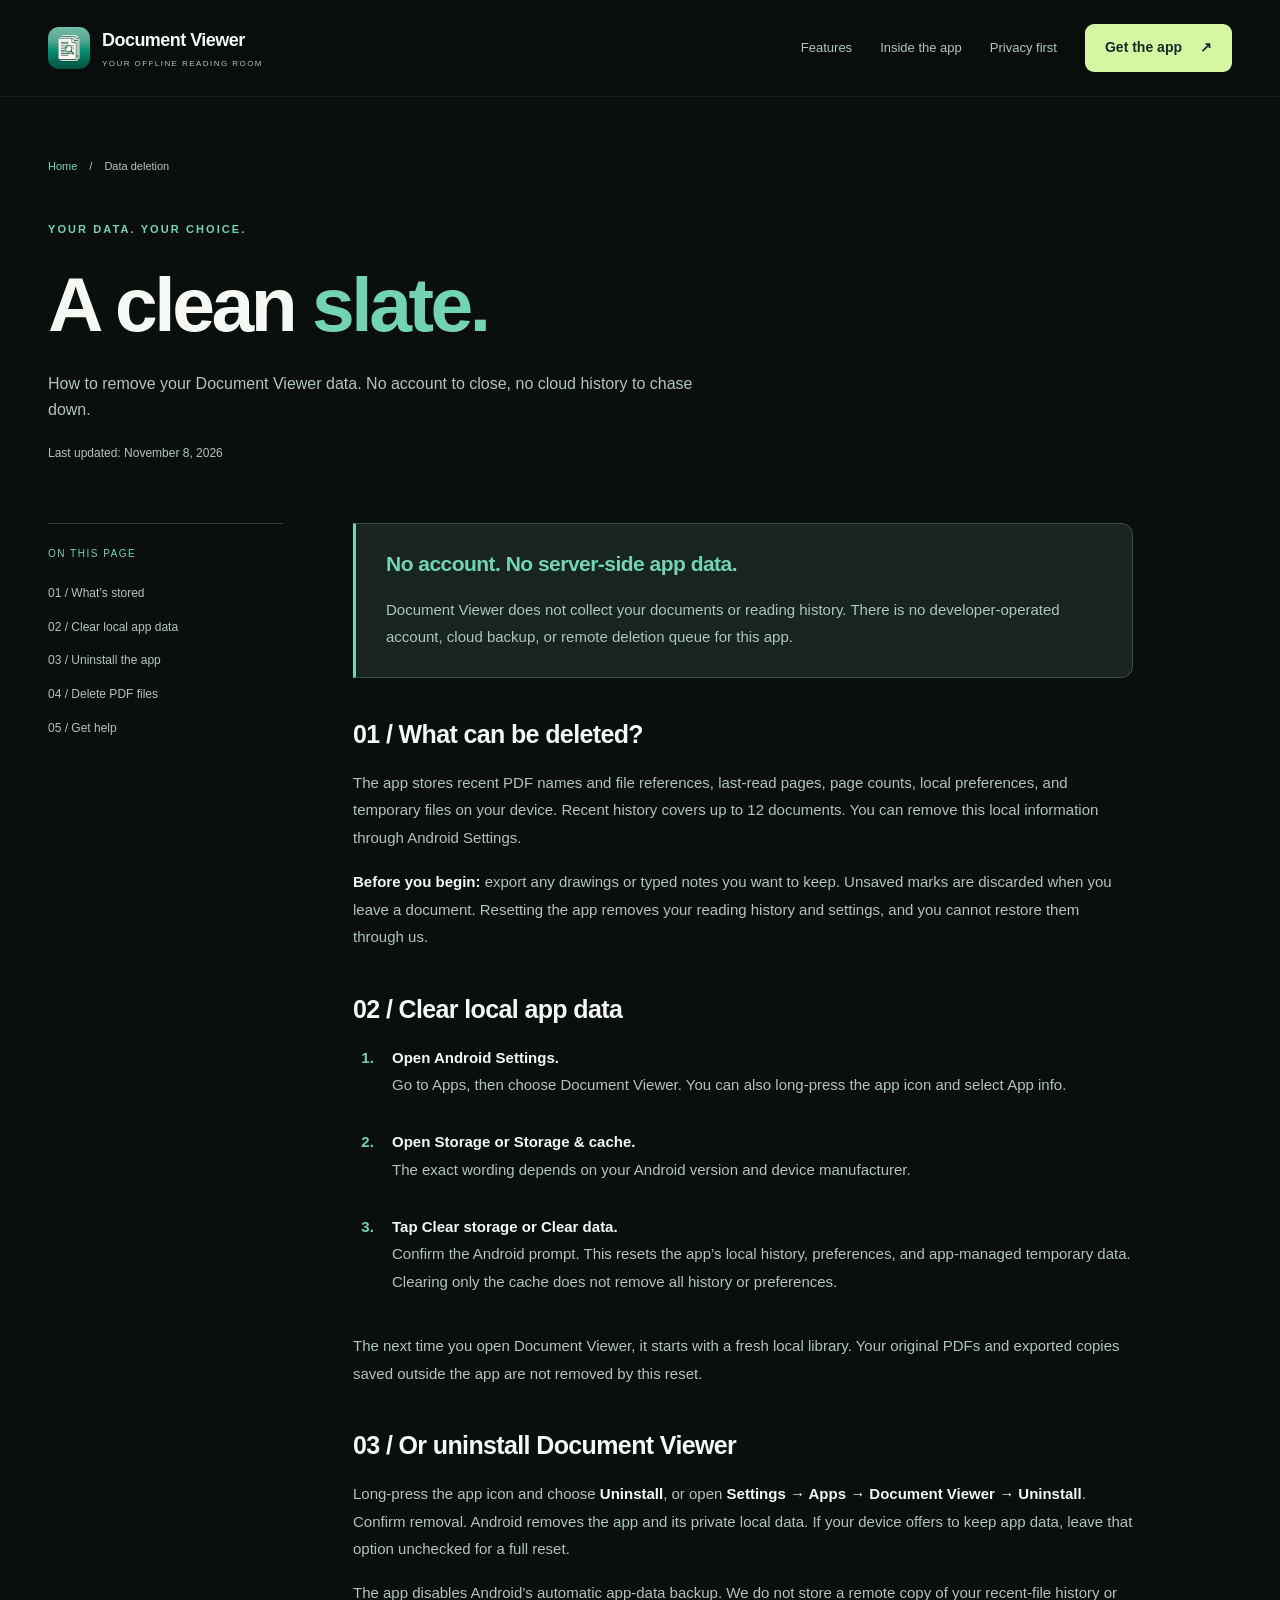
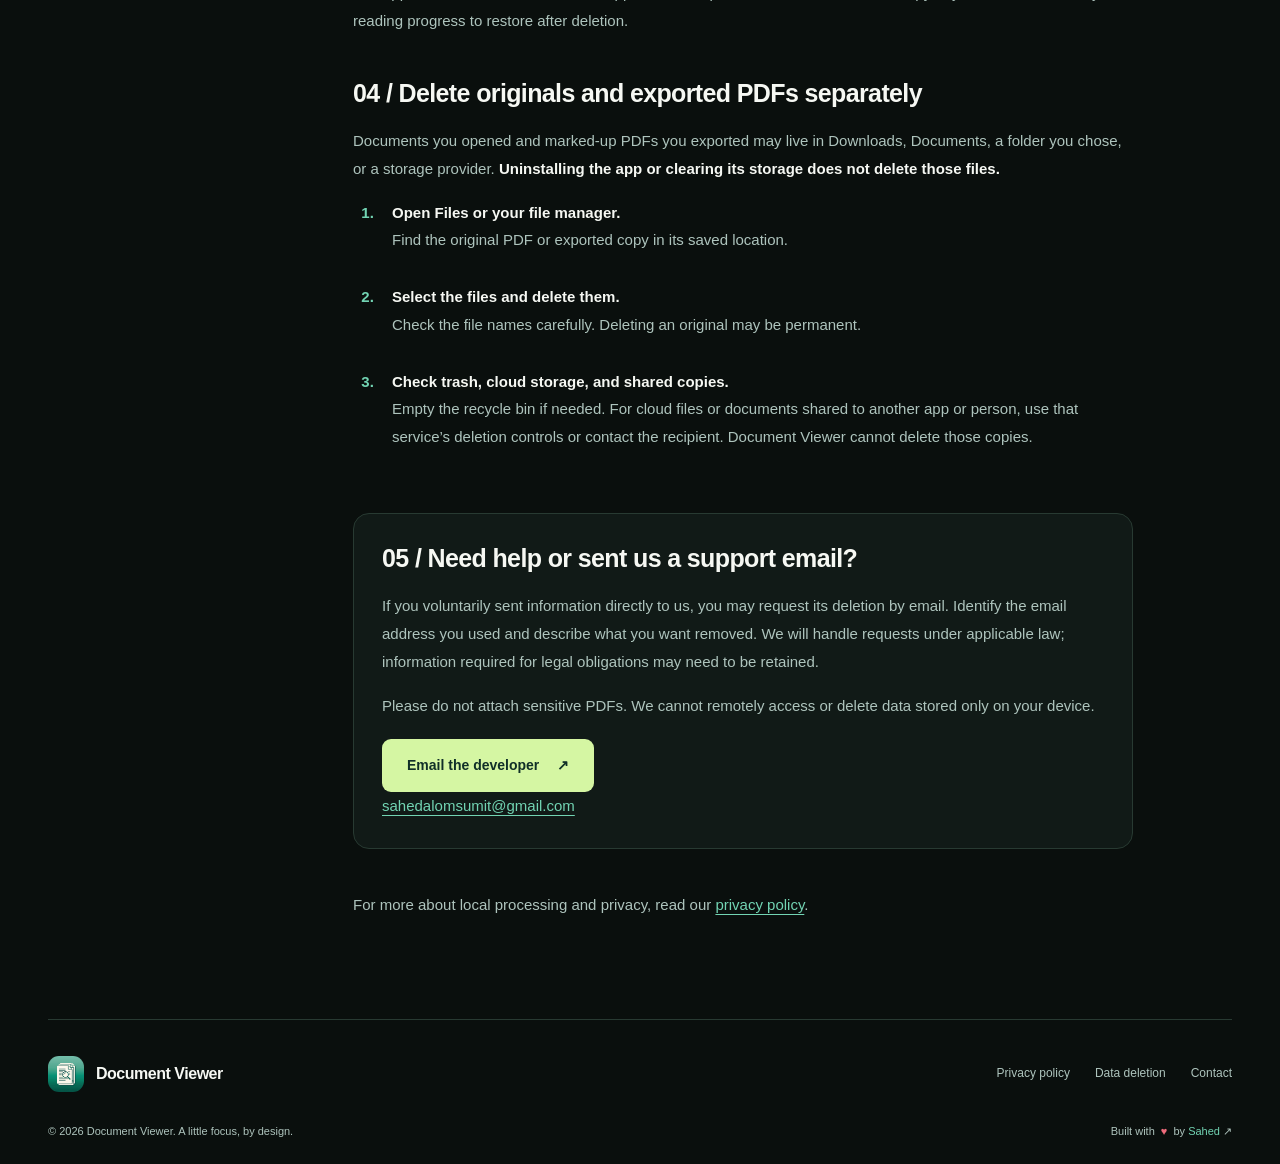
==== data-deletion.html @ d1f19ce5 "Add initial website files for Document Viewer including index, privacy policy, and sitemap - Created" ====
<!doctype html>
<html lang="en">
<head>
  <meta charset="utf-8"><meta name="viewport" content="width=device-width, initial-scale=1">
  <title>Data Deletion — Document Viewer</title>
  <meta name="description" content="Delete Document Viewer’s local history and settings, remove exported PDFs, and learn why there is no account or cloud data to delete.">
  <meta name="theme-color" content="#0a0f0d">
  <link rel="canonical" href="https://document-viewer.sahedalomsumit.com/data-deletion.html">
  <link rel="icon" href="img/logo-document-viewer.jpg"><link rel="stylesheet" href="style.css"><script src="script.js" defer></script>
</head>
<body>
<a class="skip-link" href="#main">Skip to content</a>
<header class="site-header"><div class="shell header-inner"><a class="brand" href="index.html" aria-label="Document Viewer home"><img src="img/logo-document-viewer.jpg" alt="" width="42" height="42"><span>Document Viewer<small>YOUR OFFLINE READING ROOM</small></span></a><button class="nav-toggle" type="button" aria-expanded="false" aria-controls="site-nav" hidden>Menu <span aria-hidden="true">☰</span></button><nav id="site-nav" aria-label="Main navigation"><a href="index.html#features">Features</a><a href="index.html#screenshots">Inside the app</a><a href="index.html#privacy">Privacy first</a><a class="button button-small" href="https://play.google.com/store/apps/details?id=com.sahed.document_viewer">Get the app <span aria-hidden="true">↗</span></a></nav></div></header>
<main class="legal-main shell" id="main">
  <nav class="breadcrumb" aria-label="Breadcrumb"><a href="index.html">Home</a><span aria-hidden="true">/</span><span aria-current="page">Data deletion</span></nav>
  <header class="legal-header"><p class="eyebrow">YOUR DATA. YOUR CHOICE.</p><h1>A clean <span>slate.</span></h1><p>How to remove your Document Viewer data. No account to close, no cloud history to chase down.</p><p class="updated">Last updated: <time datetime="2026-11-08">November 8, 2026</time></p></header>
  <div class="legal-layout"><aside class="legal-toc" aria-label="On this page"><p>ON THIS PAGE</p><a href="#local-only">01 / What’s stored</a><a href="#clear-storage">02 / Clear local app data</a><a href="#uninstall">03 / Uninstall the app</a><a href="#documents">04 / Delete PDF files</a><a href="#support">05 / Get help</a></aside>
  <article class="legal-content">
    <section id="local-only"><div class="legal-callout"><h2>No account. No server-side app data.</h2><p>Document Viewer does not collect your documents or reading history. There is no developer-operated account, cloud backup, or remote deletion queue for this app.</p></div><h2>01 / What can be deleted?</h2><p>The app stores recent PDF names and file references, last-read pages, page counts, local preferences, and temporary files on your device. Recent history covers up to 12 documents. You can remove this local information through Android Settings.</p><p><strong>Before you begin:</strong> export any drawings or typed notes you want to keep. Unsaved marks are discarded when you leave a document. Resetting the app removes your reading history and settings, and you cannot restore them through us.</p></section>
    <section id="clear-storage"><h2>02 / Clear local app data</h2><ol class="deletion-steps"><li><strong>Open Android Settings.</strong>Go to Apps, then choose Document Viewer. You can also long-press the app icon and select App info.</li><li><strong>Open Storage or Storage &amp; cache.</strong>The exact wording depends on your Android version and device manufacturer.</li><li><strong>Tap Clear storage or Clear data.</strong>Confirm the Android prompt. This resets the app’s local history, preferences, and app-managed temporary data. Clearing only the cache does not remove all history or preferences.</li></ol><p>The next time you open Document Viewer, it starts with a fresh local library. Your original PDFs and exported copies saved outside the app are not removed by this reset.</p></section>
    <section id="uninstall"><h2>03 / Or uninstall Document Viewer</h2><p>Long-press the app icon and choose <strong>Uninstall</strong>, or open <strong>Settings → Apps → Document Viewer → Uninstall</strong>. Confirm removal. Android removes the app and its private local data. If your device offers to keep app data, leave that option unchecked for a full reset.</p><p>The app disables Android’s automatic app-data backup. We do not store a remote copy of your recent-file history or reading progress to restore after deletion.</p></section>
    <section id="documents"><h2>04 / Delete originals and exported PDFs separately</h2><p>Documents you opened and marked-up PDFs you exported may live in Downloads, Documents, a folder you chose, or a storage provider. <strong>Uninstalling the app or clearing its storage does not delete those files.</strong></p><ol class="deletion-steps"><li><strong>Open Files or your file manager.</strong>Find the original PDF or exported copy in its saved location.</li><li><strong>Select the files and delete them.</strong>Check the file names carefully. Deleting an original may be permanent.</li><li><strong>Check trash, cloud storage, and shared copies.</strong>Empty the recycle bin if needed. For cloud files or documents shared to another app or person, use that service’s deletion controls or contact the recipient. Document Viewer cannot delete those copies.</li></ol></section>
    <section id="support" class="contact-panel"><h2>05 / Need help or sent us a support email?</h2><p>If you voluntarily sent information directly to us, you may request its deletion by email. Identify the email address you used and describe what you want removed. We will handle requests under applicable law; information required for legal obligations may need to be retained.</p><p>Please do not attach sensitive PDFs. We cannot remotely access or delete data stored only on your device.</p><a class="button" href="mailto:sahedalomsumit@gmail.com?subject=Document%20Viewer%20data%20deletion%20request">Email the developer <span aria-hidden="true">↗</span></a><p><a href="mailto:sahedalomsumit@gmail.com">sahedalomsumit@gmail.com</a></p></section>
    <p>For more about local processing and privacy, read our <a href="privacy-policy.html">privacy policy</a>.</p>
  </article></div>
</main>
<footer class="site-footer shell"><div class="footer-top"><a class="brand" href="index.html"><img src="img/logo-document-viewer.jpg" alt="" width="36" height="36"><span>Document Viewer</span></a><nav aria-label="Footer navigation"><a href="privacy-policy.html">Privacy policy</a><a href="data-deletion.html" aria-current="page">Data deletion</a><a href="mailto:sahedalomsumit@gmail.com">Contact</a></nav></div><div class="footer-bottom"><p>© <span data-year>2026</span> Document Viewer. A little focus, by design.</p><a href="https://sahedalomsumit.com">Built with <span class="heart" aria-label="love">♥</span> by <strong>Sahed</strong> ↗</a></div></footer>
</body>
</html>
---- style.css ----
@font-face{font-family:'DM Sans';src:url('fonts/dm-sans.ttf') format('truetype');font-style:normal;font-weight:100 1000;font-display:swap}
:root{color-scheme:dark;--bg:#0a0f0d;--surface:#111a17;--surface-2:#182420;--green:#72d4b3;--lime:#d5f6a3;--text:#f6f8f3;--muted:#aec4bd;--line:#283a32;--radius:24px}
*{box-sizing:border-box}html{scroll-behavior:smooth;scroll-padding-top:110px}body{margin:0;background:var(--bg);color:var(--text);font-family:'DM Sans',sans-serif;line-height:1.65;-webkit-font-smoothing:antialiased}a{color:inherit;text-decoration:none}button{font:inherit}button,a{-webkit-tap-highlight-color:transparent}button{cursor:pointer}img{display:block;max-width:100%;height:auto}p,h1,h2,h3,figure{margin:0}p{color:var(--muted)}h1,h2,h3{line-height:1.1;font-weight:600;letter-spacing:-.045em}h1{font-size:clamp(56px,6.5vw,94px)}h2{font-size:clamp(36px,4.2vw,58px)}h3{font-size:25px;letter-spacing:-.025em}a,button,summary{touch-action:manipulation}a:focus-visible,button:focus-visible,summary:focus-visible,[tabindex]:focus-visible{outline:2px solid var(--lime);outline-offset:6px}::selection{background:var(--green);color:var(--bg)}.shell{width:min(1200px,calc(100% - 96px));margin-inline:auto}.section{padding-block:100px}.eyebrow{font-size:11px;font-weight:700;letter-spacing:.19em;color:var(--green);margin-bottom:24px}.site-header{position:sticky;top:0;z-index:20;background:#0a0f0def;backdrop-filter:blur(16px);border-bottom:1px solid #283a3270}.header-inner{min-height:96px;display:flex;justify-content:space-between;align-items:center;gap:28px}.brand{display:inline-flex;align-items:center;gap:12px;flex-shrink:0}.brand img{border-radius:11px}.brand>span{font-size:18px;font-weight:650;letter-spacing:-.03em}.brand small{display:block;font-size:8px;letter-spacing:.18em;color:var(--muted);font-weight:500;margin-top:2px}.site-header nav{display:flex;align-items:center;gap:28px;font-size:13px;color:var(--muted)}nav a:hover,.text-link:hover{color:var(--lime)}.button{display:inline-flex;align-items:center;justify-content:center;gap:18px;padding:14px 24px;background:var(--lime);border:1px solid transparent;border-radius:9px;color:#102f28;font-size:14px;font-weight:650;transition:background .2s,transform .2s}.button:hover{background:#e4ffc0;color:#102f28;transform:translateY(-2px)}.button-small{padding:11px 19px}.nav-toggle{border:1px solid var(--line);border-radius:8px;background:var(--surface);color:var(--text);padding:8px 12px}.skip-link{position:fixed;left:16px;top:-100px;background:var(--lime);color:var(--bg);padding:10px 20px;z-index:100}.skip-link:focus{top:16px}.hero{min-height:760px;display:grid;grid-template-columns:1.1fr 1fr;align-items:center;gap:32px;padding-block:65px 75px;overflow:hidden}.hero-copy{position:relative;z-index:2}.hero .eyebrow{display:flex;align-items:center;gap:10px}.status-dot{width:7px;height:7px;background:var(--green);border-radius:50%;box-shadow:0 0 0 5px #72d4b30d}.page-word{position:relative;color:var(--green);display:inline-block}.page-word svg{position:absolute;left:0;bottom:-15px;width:100%;height:24px;fill:none;stroke:var(--green);stroke-width:2;stroke-linecap:round}.hero-description{font-size:18px;max-width:440px;line-height:1.8;margin-top:36px}.hero-actions{display:flex;align-items:center;gap:28px;flex-wrap:wrap;margin-top:32px}.play-badge{display:inline-flex;align-items:center;gap:12px;border:1px solid #7a8c82;background:#050806;padding:9px 20px 10px 15px;border-radius:10px;color:#fff;transition:border-color .2s,transform .2s}.play-badge:hover{border-color:var(--lime);transform:translateY(-3px)}.play-badge svg{width:30px;height:34px}.play-badge>span{font-size:23px;font-weight:500;letter-spacing:-.05em;line-height:1.2}.play-badge small{display:block;font-size:9px;letter-spacing:.12em;margin-bottom:2px}.text-link{display:inline-flex;align-items:center;gap:14px;font-size:13px;font-weight:600;border-bottom:1px solid #72d4b350;padding-bottom:5px}.compatibility{font-size:11px;letter-spacing:.02em;margin-top:18px}.compatibility span{padding-inline:9px}.hero-art{position:relative;display:flex;align-items:center;flex-direction:column;justify-content:center;min-height:610px}.hero-art:before{content:'';position:absolute;width:90%;height:85%;border-radius:50%;background:radial-gradient(ellipse,#245b4455,transparent 70%);filter:blur(12px)}.art-orbit{position:absolute;width:460px;height:460px;border:1px solid #72d4b319;border-radius:50%;transform:rotate(-25deg)}.art-orbit:after{content:'';position:absolute;inset:36px -25px;border:1px solid #72d4b30f;border-radius:50%}.phone-frame{position:relative;width:257px;padding:7px;background:#19221c;border:1px solid #4a5e50;border-radius:30px;transform:rotate(6deg);box-shadow:24px 30px 60px #0008;overflow:hidden}.phone-frame img{border-radius:23px}.art-caption{position:absolute;top:4px;right:18px;color:var(--muted);font-size:9px;letter-spacing:.16em}.tiny-cross{font-size:20px;margin-right:10px;color:var(--green)}.floating-note{position:absolute;bottom:94px;left:0;display:flex;align-items:center;gap:12px;background:#182b23f5;padding:17px 22px;border:1px solid #3e5d4c;border-radius:13px;box-shadow:0 12px 45px #0005;transform:rotate(-4deg);font-size:13px;font-weight:600}.floating-note small{display:block;font-size:11px;color:var(--muted);font-weight:400;margin-top:3px}.note-icon{display:grid;place-items:center;width:31px;height:31px;border-radius:50%;background:var(--lime);color:#102f28}.art-footnote{position:absolute;bottom:0;right:0;font-size:11px;color:var(--muted)}.promise-strip{border-block:1px solid var(--line);background:#101a15}.promise-strip>.shell{display:flex;justify-content:space-between;gap:20px;padding-block:23px;font-size:13px}.promise-strip i{font-style:normal;color:var(--green);margin-right:12px}.section-heading{max-width:650px;margin-bottom:48px}.section-heading>p:last-child{margin-top:22px;max-width:470px}.feature-grid{display:grid;grid-template-columns:repeat(3,1fr);gap:24px}.feature{padding:32px 28px;background:var(--surface);border:1px solid var(--line);border-radius:18px;display:flex;flex-direction:column}.feature-number{color:var(--green);font-size:14px;margin-bottom:35px}.feature-number span{color:var(--muted);font-size:10px;letter-spacing:.12em;margin-left:10px}.feature h3{margin-bottom:18px}.feature p{font-size:14px;line-height:1.85}.feature-tag{margin-top:auto;padding-top:30px;color:var(--green);font-size:11px}.screenshots-section{border-top:1px solid var(--line);overflow:hidden;background:linear-gradient(180deg,#111a1766,transparent)}.gallery-heading{display:flex;justify-content:space-between;align-items:end;gap:24px;margin-bottom:42px}.gallery-controls{display:flex;gap:10px}.gallery-controls[hidden]{display:none}.icon-button{border:1px solid var(--line);background:var(--surface);color:var(--text);width:44px;height:44px;border-radius:50%;font-size:21px}.icon-button:hover{background:var(--deep-green,#1b3b34);border-color:var(--green)}.icon-button:disabled{opacity:.35;cursor:default}.screenshot-gallery{display:flex;gap:28px;overflow-x:auto;scroll-snap-type:x mandatory;padding-block:8px 24px;scrollbar-width:thin;scrollbar-color:#365c49 transparent}.screen{flex:0 0 calc((100% - 84px)/4);min-width:220px;scroll-snap-align:start}.screen>img{width:100%;border:1px solid #32473b;border-radius:18px;background:var(--surface)}.screen figcaption{margin-top:24px}.screen figcaption>span{font-size:9px;letter-spacing:.12em;color:var(--green)}.screen h3{font-size:20px;margin:9px 0}.screen p{font-size:12px}.gallery-hint{font-size:11px;margin-top:14px}.gallery-hint span{margin-left:16px;color:var(--green)}.export-panel{display:grid;grid-template-columns:1.1fr 1fr;gap:72px;border:1px solid #355043;border-radius:var(--radius);background:linear-gradient(120deg,#1b3b34,#111a17);padding:60px}.export-panel>div>p:not(.eyebrow){margin-top:24px}.export-panel .fine-print{font-size:12px;color:#a5bbb0}.steps{list-style:none;margin:0;padding:0;align-self:center}.steps li{display:flex;gap:20px;padding-block:23px;border-bottom:1px solid #72d4b326}.steps li:last-child{border:0}.steps li>span{font-size:11px;color:var(--green);padding-top:3px}.steps h3{font-size:19px;line-height:1.4}.steps p{font-size:13px;margin-top:7px}.privacy-section{padding-block:100px;background:#121e18;border-block:1px solid var(--line)}.privacy-layout{display:grid;grid-template-columns:1fr 1fr;gap:100px;align-items:center}.privacy-statement h2{font-size:clamp(48px,5.8vw,80px)}.privacy-statement h2 span{color:var(--green)}.privacy-copy p{margin-bottom:22px;font-size:15px}.privacy-copy .large-copy{font-size:25px;line-height:1.5;letter-spacing:-.03em;color:var(--text);max-width:380px}.showcase img{border-radius:18px;border:1px solid var(--line);width:100%}.showcase .eyebrow{text-align:center;margin-bottom:30px}.faq-section{padding-top:20px;display:grid;grid-template-columns:.85fr 1.15fr;gap:60px}.faq details{border-bottom:1px solid var(--line);padding-block:22px}.faq summary{list-style:none;cursor:pointer;font-size:15px;font-weight:500;display:flex;justify-content:space-between;gap:20px}.faq summary::-webkit-details-marker{display:none}.faq summary:after{content:'+';font-size:21px;color:var(--green);line-height:1}.faq details[open] summary:after{content:'−'}.faq details p{font-size:14px;margin-top:17px;padding-right:25px}.faq p a,.legal-content a{color:var(--green);text-decoration:underline;text-underline-offset:4px}.closing{text-align:center;border-top:1px solid var(--line);padding-block:85px 100px;position:relative;background:radial-gradient(ellipse at center,#1b3b343d,transparent 65%)}.closing>img{margin:0 auto 30px;border-radius:17px}.closing .eyebrow{margin-bottom:20px}.closing h2{font-size:clamp(42px,5vw,68px)}.closing h2 span{color:var(--green)}.closing>p:not(.eyebrow){margin-top:23px}.closing .play-badge{margin-top:28px}.closing .compatibility{font-size:11px}.site-footer{border-top:1px solid var(--line);padding-block:36px 24px}.footer-top,.footer-bottom{display:flex;align-items:center;justify-content:space-between;gap:24px}.site-footer .brand>span{font-size:16px}.footer-top nav{display:flex;gap:25px;color:var(--muted);font-size:12px}.footer-bottom{padding-top:30px;font-size:11px;color:var(--muted)}.heart{color:#ef6c7c;margin-inline:3px}.footer-bottom strong{color:var(--green);font-weight:500}.legal-main{padding-block:60px 100px}.breadcrumb{display:flex;gap:12px;font-size:11px;color:var(--muted);margin-bottom:45px}.breadcrumb a{color:var(--green)}.legal-header{max-width:850px;margin-bottom:60px}.legal-header h1{font-size:clamp(48px,6vw,78px);margin-bottom:24px}.legal-header h1 span{color:var(--green)}.legal-header>p:not(.eyebrow){max-width:650px}.updated{font-size:12px;margin-top:20px}.legal-layout{display:grid;grid-template-columns:235px minmax(0,1fr);gap:70px;align-items:start}.legal-toc{position:sticky;top:130px;border-top:1px solid var(--line);padding-top:22px}.legal-toc>p{font-size:10px;letter-spacing:.15em;color:var(--green);margin-bottom:14px}.legal-toc a{display:block;font-size:12px;padding-block:7px;color:var(--muted)}.legal-toc a:hover{color:var(--lime)}.legal-content{max-width:780px}.legal-content section{margin-bottom:42px;scroll-margin-top:125px}.legal-content h2{font-size:25px;letter-spacing:-.025em;line-height:1.3;margin-bottom:18px}.legal-content p,.legal-content li{font-size:15px;line-height:1.85;color:var(--muted)}.legal-content p+p{margin-top:16px}.legal-content li{padding-left:5px;margin-block:9px}.legal-content strong{color:var(--text);font-weight:600}.legal-callout{padding:26px 30px;background:var(--surface-2);border:1px solid #355043;border-left:3px solid var(--green);border-radius:0 12px 12px 0;margin-bottom:40px}.legal-callout p{margin:0}.legal-callout h2{color:var(--green);font-size:21px}.deletion-steps{padding-left:25px}.deletion-steps li{padding:0 0 20px 14px}.deletion-steps li::marker{color:var(--green);font-weight:600}.deletion-steps strong{display:block}.contact-panel{padding:28px;border:1px solid var(--line);border-radius:16px;background:var(--surface)}.contact-panel a{overflow-wrap:anywhere}.contact-panel .button{margin-top:20px;text-decoration:none;color:#102f28}.reveal{animation:appear .7s both}.hero-copy{animation:appear .7s both}.hero-art{animation:appear .9s .12s both}@keyframes appear{from{opacity:0;transform:translateY(18px)}to{opacity:1;transform:translateY(0)}}
@media(min-width:761px){.nav-toggle{display:none}}
@media(min-width:1500px){.hero{min-height:820px}.hero-art{min-height:650px}.phone-frame{width:280px}}
@media(max-width:1050px){.shell{width:calc(100% - 64px)}.site-header nav{gap:18px}.brand>span{font-size:16px}.hero{gap:10px}.hero-actions{gap:20px}.hero-art{min-height:580px}.floating-note{left:-10px;bottom:80px}.art-caption{right:0;font-size:8px}.feature{padding:26px 22px}.feature h3{font-size:23px}.export-panel{padding:40px;gap:40px}.privacy-layout{gap:65px}.legal-layout{gap:40px;grid-template-columns:200px minmax(0,1fr)}}
@media(max-width:760px){.shell{width:calc(100% - 40px)}.header-inner{min-height:78px;flex-wrap:wrap;gap:0}.brand img{width:36px;height:36px}.brand>span{font-size:16px}.brand small{font-size:7px}.nav-toggle:not([hidden]){display:block}.site-header nav{width:100%;padding:15px 0;justify-content:space-between;flex-wrap:wrap;gap:16px;font-size:12px}.js .site-header nav{display:none}.js .site-header nav.is-open{display:flex}.hero{grid-template-columns:1fr;padding-top:56px;gap:42px}.hero h1{font-size:clamp(55px,10vw,78px)}.hero-description{font-size:16px;max-width:450px}.hero-art{min-height:590px;width:min(440px,100%);margin-inline:auto}.art-caption{top:4px;right:7px}.art-orbit{width:350px;height:350px}.floating-note{left:0;bottom:75px}.art-footnote{right:4px}.promise-strip>.shell{display:grid;grid-template-columns:1fr 1fr;gap:16px;font-size:12px;padding-block:22px}.section{padding-block:65px}.section-heading{margin-bottom:32px}.feature-grid{grid-template-columns:1fr;gap:16px}.feature{padding:28px}.feature-number{margin-bottom:22px}.feature-tag{padding-top:20px}.screen{flex-basis:65%;max-width:280px}.screenshot-gallery{gap:20px}.gallery-heading{gap:14px}.gallery-heading h2{font-size:35px}.gallery-controls{gap:7px}.icon-button{width:36px;height:36px}.export-panel{grid-template-columns:1fr;padding:30px 25px;gap:25px}.export-panel h2{font-size:34px}.privacy-section{padding-block:65px}.privacy-layout{grid-template-columns:1fr;gap:35px}.privacy-statement h2{font-size:60px}.privacy-copy .large-copy{max-width:100%}.showcase{padding-bottom:40px}.showcase img{border-radius:10px}.faq-section{grid-template-columns:1fr;gap:25px;padding-top:20px}.faq-section h2 br{display:none}.closing{padding-block:65px}.footer-top,.footer-bottom{align-items:flex-start;flex-direction:column;gap:22px}.footer-top nav{gap:20px;flex-wrap:wrap}.footer-bottom{gap:10px}.legal-main{padding-block:35px 65px}.legal-header{margin-bottom:35px}.breadcrumb{margin-bottom:30px}.legal-layout{grid-template-columns:1fr;gap:35px}.legal-toc{position:static;display:flex;flex-wrap:wrap;gap:4px 20px}.legal-toc>p{width:100%;margin-bottom:5px}.legal-toc a{padding-block:4px}.legal-content p,.legal-content li{font-size:14px}.legal-callout{padding:22px}.eyebrow{font-size:10px}.nav-toggle[hidden]{display:none}}
@media(prefers-reduced-motion:reduce){html{scroll-behavior:auto}*,*:before,*:after{animation:none!important;transition:none!important}}
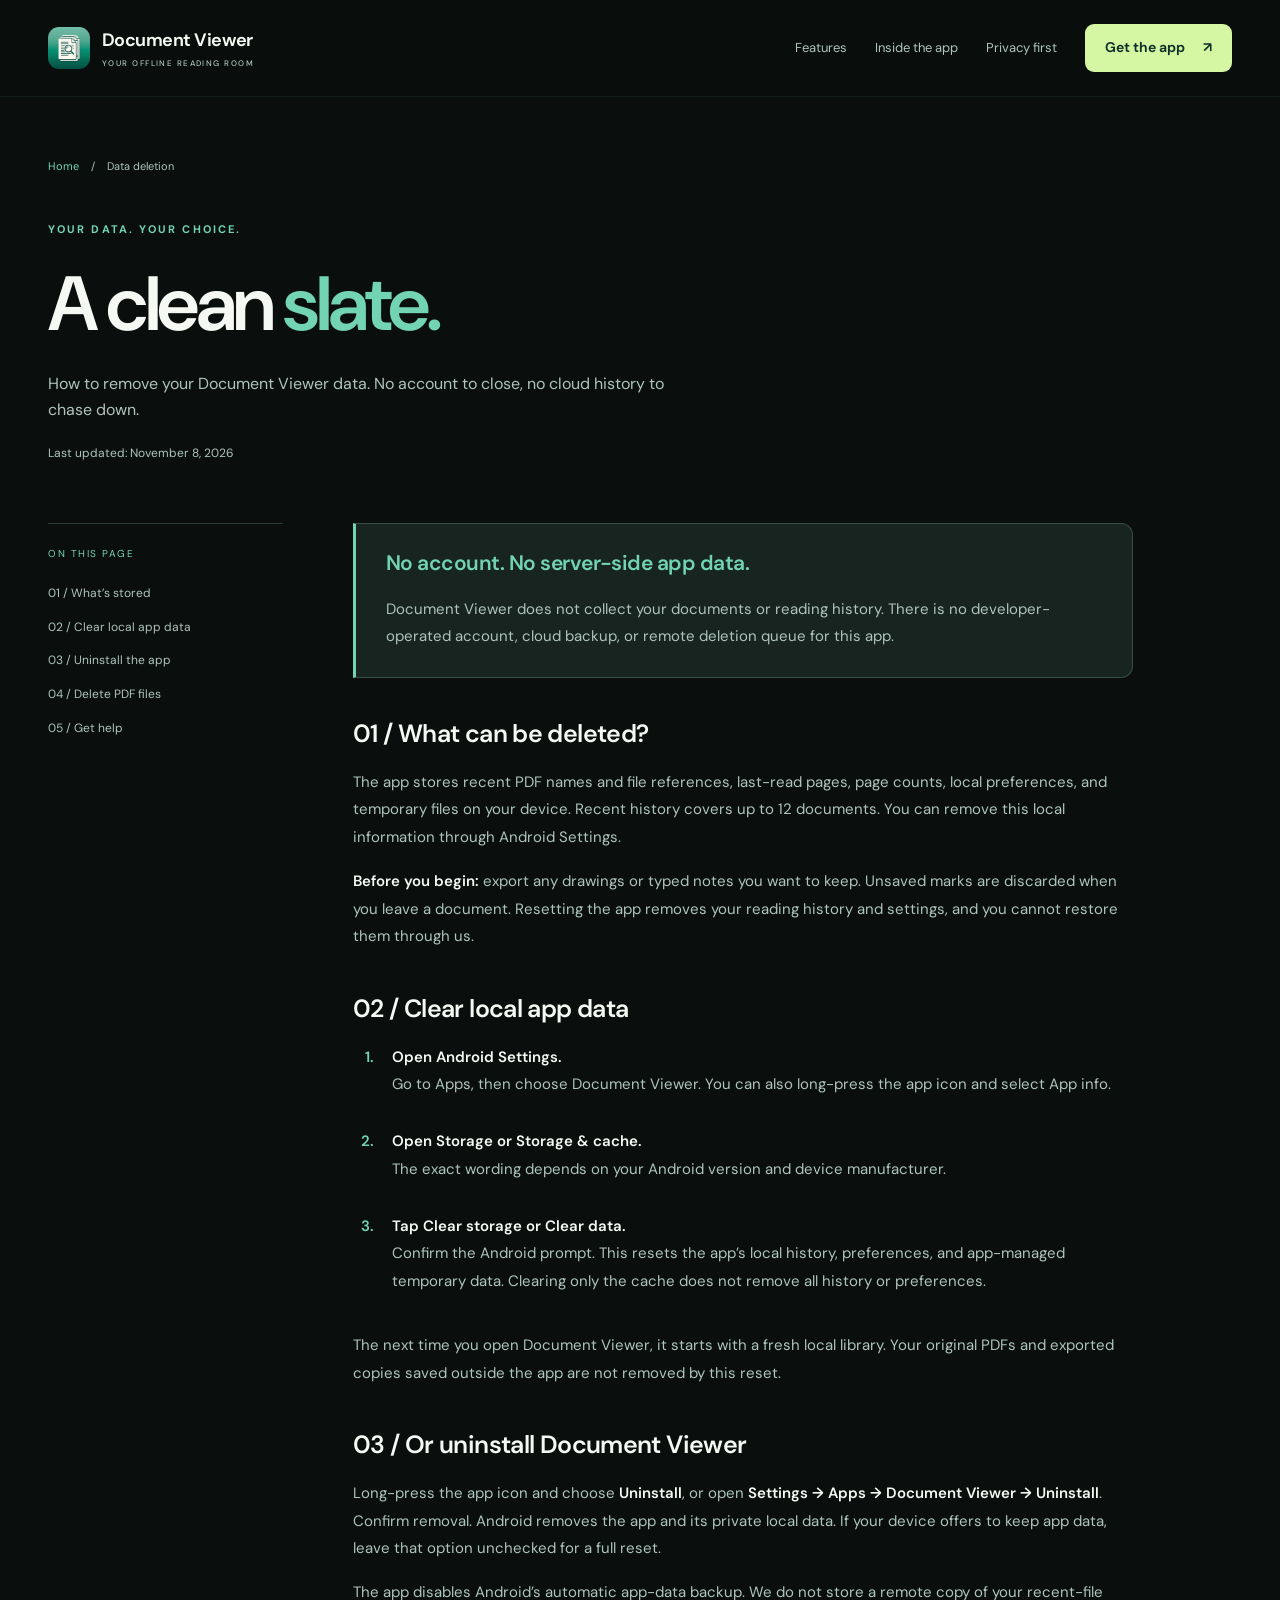
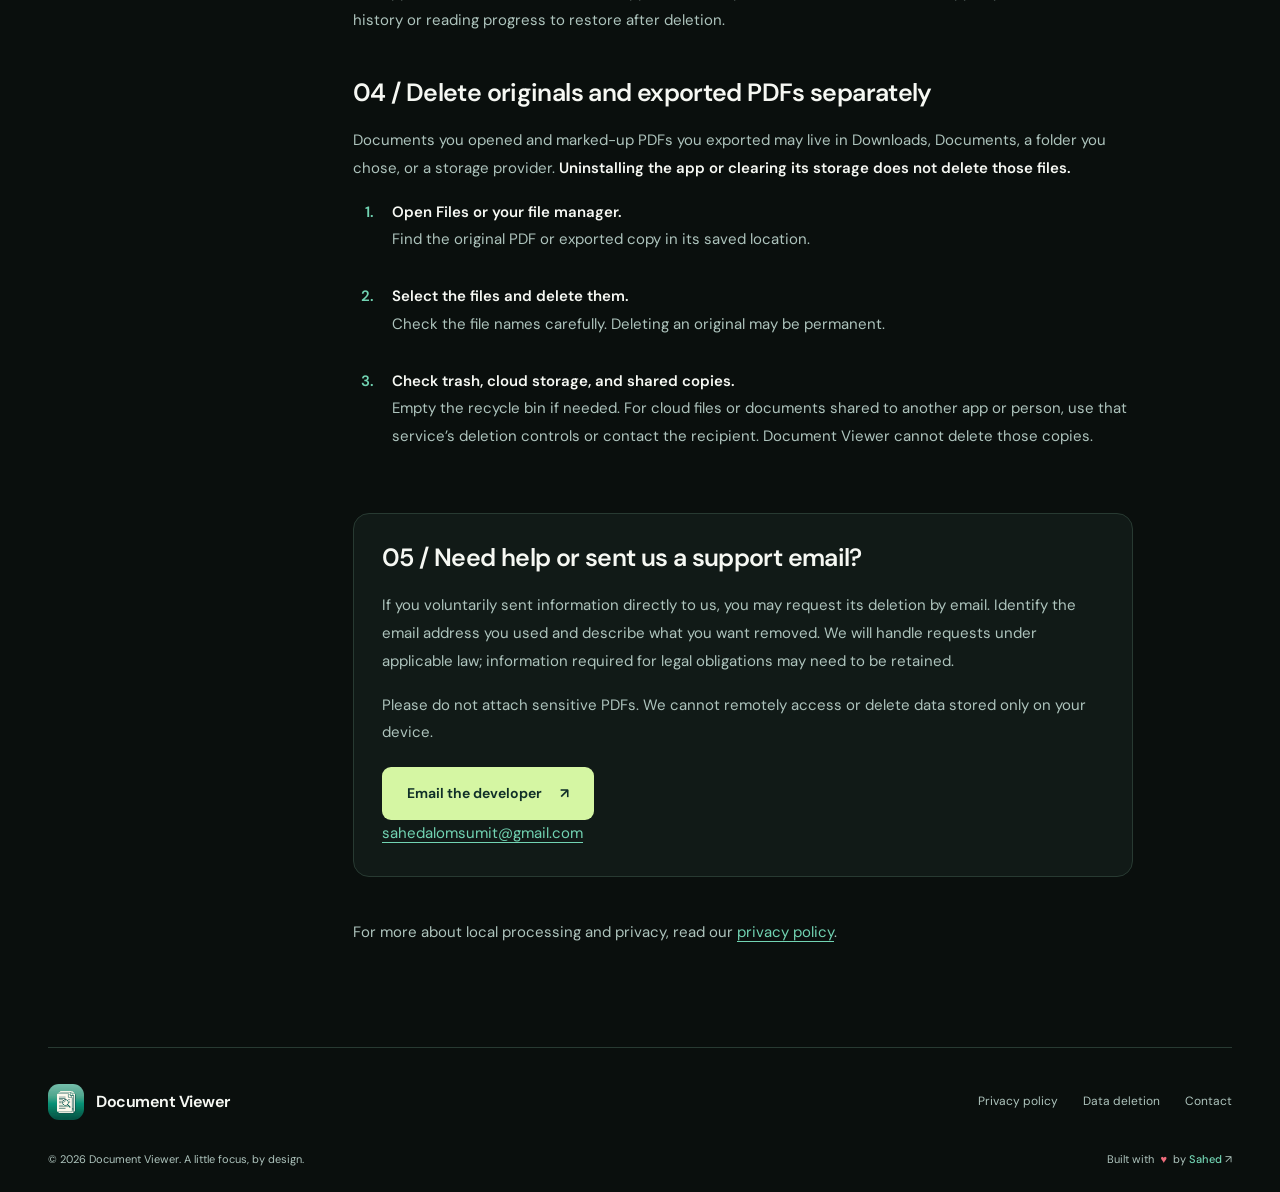
==== commit 86ab91b4: "Refactor font loading to use Google Fonts and remove local font files" ====
--- a/data-deletion.html
+++ b/data-deletion.html
@@ -6,6 +6,9 @@
   <meta name="description" content="Delete Document Viewer’s local history and settings, remove exported PDFs, and learn why there is no account or cloud data to delete.">
   <meta name="theme-color" content="#0a0f0d">
   <link rel="canonical" href="https://document-viewer.sahedalomsumit.com/data-deletion.html">
+  <link rel="preconnect" href="https://fonts.googleapis.com">
+  <link rel="preconnect" href="https://fonts.gstatic.com" crossorigin>
+  <link href="https://fonts.googleapis.com/css2?family=DM+Sans:wght@100..1000&display=swap" rel="stylesheet">
   <link rel="icon" href="img/logo-document-viewer.jpg"><link rel="stylesheet" href="style.css"><script src="script.js" defer></script>
 </head>
 <body>
--- a/style.css
+++ b/style.css
@@ -1,4 +1,3 @@
-@font-face{font-family:'DM Sans';src:url('fonts/dm-sans.ttf') format('truetype');font-style:normal;font-weight:100 1000;font-display:swap}
 :root{color-scheme:dark;--bg:#0a0f0d;--surface:#111a17;--surface-2:#182420;--green:#72d4b3;--lime:#d5f6a3;--text:#f6f8f3;--muted:#aec4bd;--line:#283a32;--radius:24px}
 *{box-sizing:border-box}html{scroll-behavior:smooth;scroll-padding-top:110px}body{margin:0;background:var(--bg);color:var(--text);font-family:'DM Sans',sans-serif;line-height:1.65;-webkit-font-smoothing:antialiased}a{color:inherit;text-decoration:none}button{font:inherit}button,a{-webkit-tap-highlight-color:transparent}button{cursor:pointer}img{display:block;max-width:100%;height:auto}p,h1,h2,h3,figure{margin:0}p{color:var(--muted)}h1,h2,h3{line-height:1.1;font-weight:600;letter-spacing:-.045em}h1{font-size:clamp(56px,6.5vw,94px)}h2{font-size:clamp(36px,4.2vw,58px)}h3{font-size:25px;letter-spacing:-.025em}a,button,summary{touch-action:manipulation}a:focus-visible,button:focus-visible,summary:focus-visible,[tabindex]:focus-visible{outline:2px solid var(--lime);outline-offset:6px}::selection{background:var(--green);color:var(--bg)}.shell{width:min(1200px,calc(100% - 96px));margin-inline:auto}.section{padding-block:100px}.eyebrow{font-size:11px;font-weight:700;letter-spacing:.19em;color:var(--green);margin-bottom:24px}.site-header{position:sticky;top:0;z-index:20;background:#0a0f0def;backdrop-filter:blur(16px);border-bottom:1px solid #283a3270}.header-inner{min-height:96px;display:flex;justify-content:space-between;align-items:center;gap:28px}.brand{display:inline-flex;align-items:center;gap:12px;flex-shrink:0}.brand img{border-radius:11px}.brand>span{font-size:18px;font-weight:650;letter-spacing:-.03em}.brand small{display:block;font-size:8px;letter-spacing:.18em;color:var(--muted);font-weight:500;margin-top:2px}.site-header nav{display:flex;align-items:center;gap:28px;font-size:13px;color:var(--muted)}nav a:hover,.text-link:hover{color:var(--lime)}.button{display:inline-flex;align-items:center;justify-content:center;gap:18px;padding:14px 24px;background:var(--lime);border:1px solid transparent;border-radius:9px;color:#102f28;font-size:14px;font-weight:650;transition:background .2s,transform .2s}.button:hover{background:#e4ffc0;color:#102f28;transform:translateY(-2px)}.button-small{padding:11px 19px}.nav-toggle{border:1px solid var(--line);border-radius:8px;background:var(--surface);color:var(--text);padding:8px 12px}.skip-link{position:fixed;left:16px;top:-100px;background:var(--lime);color:var(--bg);padding:10px 20px;z-index:100}.skip-link:focus{top:16px}.hero{min-height:760px;display:grid;grid-template-columns:1.1fr 1fr;align-items:center;gap:32px;padding-block:65px 75px;overflow:hidden}.hero-copy{position:relative;z-index:2}.hero .eyebrow{display:flex;align-items:center;gap:10px}.status-dot{width:7px;height:7px;background:var(--green);border-radius:50%;box-shadow:0 0 0 5px #72d4b30d}.page-word{position:relative;color:var(--green);display:inline-block}.page-word svg{position:absolute;left:0;bottom:-15px;width:100%;height:24px;fill:none;stroke:var(--green);stroke-width:2;stroke-linecap:round}.hero-description{font-size:18px;max-width:440px;line-height:1.8;margin-top:36px}.hero-actions{display:flex;align-items:center;gap:28px;flex-wrap:wrap;margin-top:32px}.play-badge{display:inline-flex;align-items:center;gap:12px;border:1px solid #7a8c82;background:#050806;padding:9px 20px 10px 15px;border-radius:10px;color:#fff;transition:border-color .2s,transform .2s}.play-badge:hover{border-color:var(--lime);transform:translateY(-3px)}.play-badge svg{width:30px;height:34px}.play-badge>span{font-size:23px;font-weight:500;letter-spacing:-.05em;line-height:1.2}.play-badge small{display:block;font-size:9px;letter-spacing:.12em;margin-bottom:2px}.text-link{display:inline-flex;align-items:center;gap:14px;font-size:13px;font-weight:600;border-bottom:1px solid #72d4b350;padding-bottom:5px}.compatibility{font-size:11px;letter-spacing:.02em;margin-top:18px}.compatibility span{padding-inline:9px}.hero-art{position:relative;display:flex;align-items:center;flex-direction:column;justify-content:center;min-height:610px}.hero-art:before{content:'';position:absolute;width:90%;height:85%;border-radius:50%;background:radial-gradient(ellipse,#245b4455,transparent 70%);filter:blur(12px)}.art-orbit{position:absolute;width:460px;height:460px;border:1px solid #72d4b319;border-radius:50%;transform:rotate(-25deg)}.art-orbit:after{content:'';position:absolute;inset:36px -25px;border:1px solid #72d4b30f;border-radius:50%}.phone-frame{position:relative;width:257px;padding:7px;background:#19221c;border:1px solid #4a5e50;border-radius:30px;transform:rotate(6deg);box-shadow:24px 30px 60px #0008;overflow:hidden}.phone-frame img{border-radius:23px}.art-caption{position:absolute;top:4px;right:18px;color:var(--muted);font-size:9px;letter-spacing:.16em}.tiny-cross{font-size:20px;margin-right:10px;color:var(--green)}.floating-note{position:absolute;bottom:94px;left:0;display:flex;align-items:center;gap:12px;background:#182b23f5;padding:17px 22px;border:1px solid #3e5d4c;border-radius:13px;box-shadow:0 12px 45px #0005;transform:rotate(-4deg);font-size:13px;font-weight:600}.floating-note small{display:block;font-size:11px;color:var(--muted);font-weight:400;margin-top:3px}.note-icon{display:grid;place-items:center;width:31px;height:31px;border-radius:50%;background:var(--lime);color:#102f28}.art-footnote{position:absolute;bottom:0;right:0;font-size:11px;color:var(--muted)}.promise-strip{border-block:1px solid var(--line);background:#101a15}.promise-strip>.shell{display:flex;justify-content:space-between;gap:20px;padding-block:23px;font-size:13px}.promise-strip i{font-style:normal;color:var(--green);margin-right:12px}.section-heading{max-width:650px;margin-bottom:48px}.section-heading>p:last-child{margin-top:22px;max-width:470px}.feature-grid{display:grid;grid-template-columns:repeat(3,1fr);gap:24px}.feature{padding:32px 28px;background:var(--surface);border:1px solid var(--line);border-radius:18px;display:flex;flex-direction:column}.feature-number{color:var(--green);font-size:14px;margin-bottom:35px}.feature-number span{color:var(--muted);font-size:10px;letter-spacing:.12em;margin-left:10px}.feature h3{margin-bottom:18px}.feature p{font-size:14px;line-height:1.85}.feature-tag{margin-top:auto;padding-top:30px;color:var(--green);font-size:11px}.screenshots-section{border-top:1px solid var(--line);overflow:hidden;background:linear-gradient(180deg,#111a1766,transparent)}.gallery-heading{display:flex;justify-content:space-between;align-items:end;gap:24px;margin-bottom:42px}.gallery-controls{display:flex;gap:10px}.gallery-controls[hidden]{display:none}.icon-button{border:1px solid var(--line);background:var(--surface);color:var(--text);width:44px;height:44px;border-radius:50%;font-size:21px}.icon-button:hover{background:var(--deep-green,#1b3b34);border-color:var(--green)}.icon-button:disabled{opacity:.35;cursor:default}.screenshot-gallery{display:flex;gap:28px;overflow-x:auto;scroll-snap-type:x mandatory;padding-block:8px 24px;scrollbar-width:thin;scrollbar-color:#365c49 transparent}.screen{flex:0 0 calc((100% - 84px)/4);min-width:220px;scroll-snap-align:start}.screen>img{width:100%;border:1px solid #32473b;border-radius:18px;background:var(--surface)}.screen figcaption{margin-top:24px}.screen figcaption>span{font-size:9px;letter-spacing:.12em;color:var(--green)}.screen h3{font-size:20px;margin:9px 0}.screen p{font-size:12px}.gallery-hint{font-size:11px;margin-top:14px}.gallery-hint span{margin-left:16px;color:var(--green)}.export-panel{display:grid;grid-template-columns:1.1fr 1fr;gap:72px;border:1px solid #355043;border-radius:var(--radius);background:linear-gradient(120deg,#1b3b34,#111a17);padding:60px}.export-panel>div>p:not(.eyebrow){margin-top:24px}.export-panel .fine-print{font-size:12px;color:#a5bbb0}.steps{list-style:none;margin:0;padding:0;align-self:center}.steps li{display:flex;gap:20px;padding-block:23px;border-bottom:1px solid #72d4b326}.steps li:last-child{border:0}.steps li>span{font-size:11px;color:var(--green);padding-top:3px}.steps h3{font-size:19px;line-height:1.4}.steps p{font-size:13px;margin-top:7px}.privacy-section{padding-block:100px;background:#121e18;border-block:1px solid var(--line)}.privacy-layout{display:grid;grid-template-columns:1fr 1fr;gap:100px;align-items:center}.privacy-statement h2{font-size:clamp(48px,5.8vw,80px)}.privacy-statement h2 span{color:var(--green)}.privacy-copy p{margin-bottom:22px;font-size:15px}.privacy-copy .large-copy{font-size:25px;line-height:1.5;letter-spacing:-.03em;color:var(--text);max-width:380px}.showcase img{border-radius:18px;border:1px solid var(--line);width:100%}.showcase .eyebrow{text-align:center;margin-bottom:30px}.faq-section{padding-top:20px;display:grid;grid-template-columns:.85fr 1.15fr;gap:60px}.faq details{border-bottom:1px solid var(--line);padding-block:22px}.faq summary{list-style:none;cursor:pointer;font-size:15px;font-weight:500;display:flex;justify-content:space-between;gap:20px}.faq summary::-webkit-details-marker{display:none}.faq summary:after{content:'+';font-size:21px;color:var(--green);line-height:1}.faq details[open] summary:after{content:'−'}.faq details p{font-size:14px;margin-top:17px;padding-right:25px}.faq p a,.legal-content a{color:var(--green);text-decoration:underline;text-underline-offset:4px}.closing{text-align:center;border-top:1px solid var(--line);padding-block:85px 100px;position:relative;background:radial-gradient(ellipse at center,#1b3b343d,transparent 65%)}.closing>img{margin:0 auto 30px;border-radius:17px}.closing .eyebrow{margin-bottom:20px}.closing h2{font-size:clamp(42px,5vw,68px)}.closing h2 span{color:var(--green)}.closing>p:not(.eyebrow){margin-top:23px}.closing .play-badge{margin-top:28px}.closing .compatibility{font-size:11px}.site-footer{border-top:1px solid var(--line);padding-block:36px 24px}.footer-top,.footer-bottom{display:flex;align-items:center;justify-content:space-between;gap:24px}.site-footer .brand>span{font-size:16px}.footer-top nav{display:flex;gap:25px;color:var(--muted);font-size:12px}.footer-bottom{padding-top:30px;font-size:11px;color:var(--muted)}.heart{color:#ef6c7c;margin-inline:3px}.footer-bottom strong{color:var(--green);font-weight:500}.legal-main{padding-block:60px 100px}.breadcrumb{display:flex;gap:12px;font-size:11px;color:var(--muted);margin-bottom:45px}.breadcrumb a{color:var(--green)}.legal-header{max-width:850px;margin-bottom:60px}.legal-header h1{font-size:clamp(48px,6vw,78px);margin-bottom:24px}.legal-header h1 span{color:var(--green)}.legal-header>p:not(.eyebrow){max-width:650px}.updated{font-size:12px;margin-top:20px}.legal-layout{display:grid;grid-template-columns:235px minmax(0,1fr);gap:70px;align-items:start}.legal-toc{position:sticky;top:130px;border-top:1px solid var(--line);padding-top:22px}.legal-toc>p{font-size:10px;letter-spacing:.15em;color:var(--green);margin-bottom:14px}.legal-toc a{display:block;font-size:12px;padding-block:7px;color:var(--muted)}.legal-toc a:hover{color:var(--lime)}.legal-content{max-width:780px}.legal-content section{margin-bottom:42px;scroll-margin-top:125px}.legal-content h2{font-size:25px;letter-spacing:-.025em;line-height:1.3;margin-bottom:18px}.legal-content p,.legal-content li{font-size:15px;line-height:1.85;color:var(--muted)}.legal-content p+p{margin-top:16px}.legal-content li{padding-left:5px;margin-block:9px}.legal-content strong{color:var(--text);font-weight:600}.legal-callout{padding:26px 30px;background:var(--surface-2);border:1px solid #355043;border-left:3px solid var(--green);border-radius:0 12px 12px 0;margin-bottom:40px}.legal-callout p{margin:0}.legal-callout h2{color:var(--green);font-size:21px}.deletion-steps{padding-left:25px}.deletion-steps li{padding:0 0 20px 14px}.deletion-steps li::marker{color:var(--green);font-weight:600}.deletion-steps strong{display:block}.contact-panel{padding:28px;border:1px solid var(--line);border-radius:16px;background:var(--surface)}.contact-panel a{overflow-wrap:anywhere}.contact-panel .button{margin-top:20px;text-decoration:none;color:#102f28}.reveal{animation:appear .7s both}.hero-copy{animation:appear .7s both}.hero-art{animation:appear .9s .12s both}@keyframes appear{from{opacity:0;transform:translateY(18px)}to{opacity:1;transform:translateY(0)}}
 @media(min-width:761px){.nav-toggle{display:none}}
